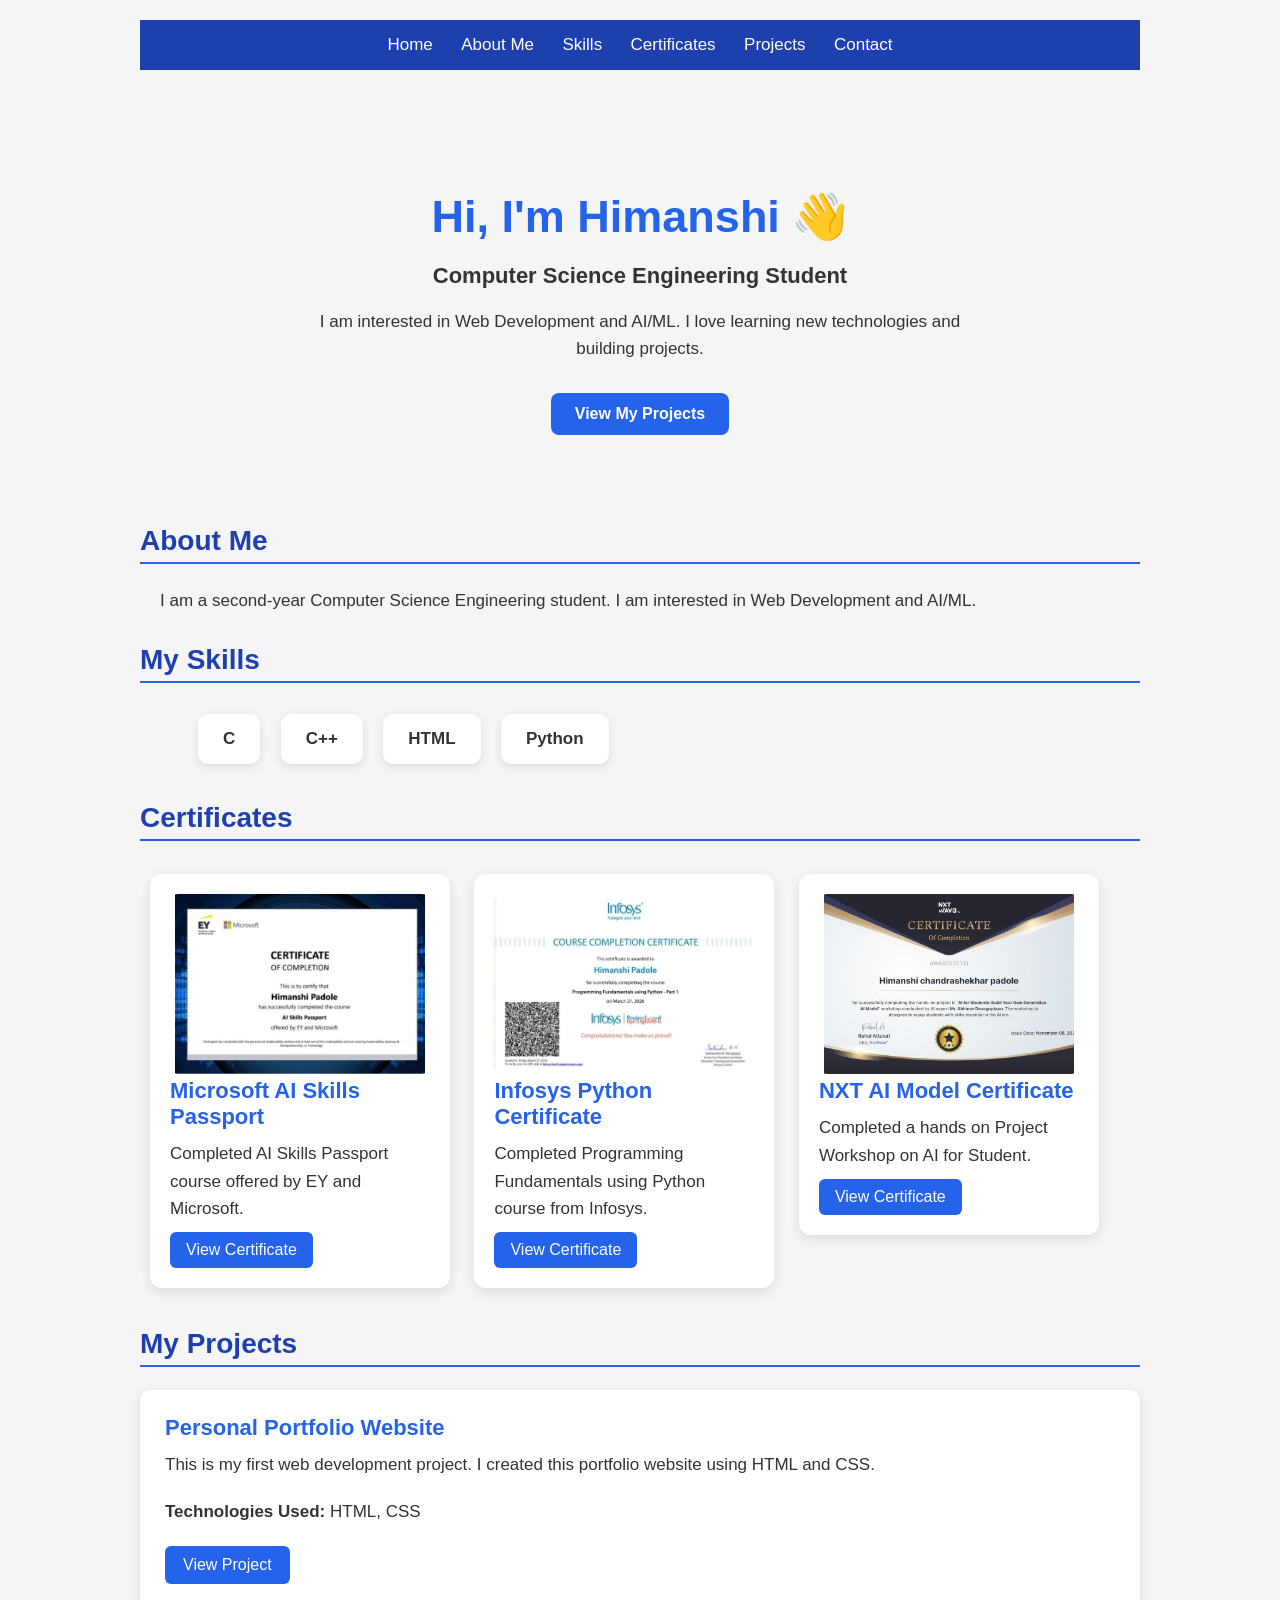
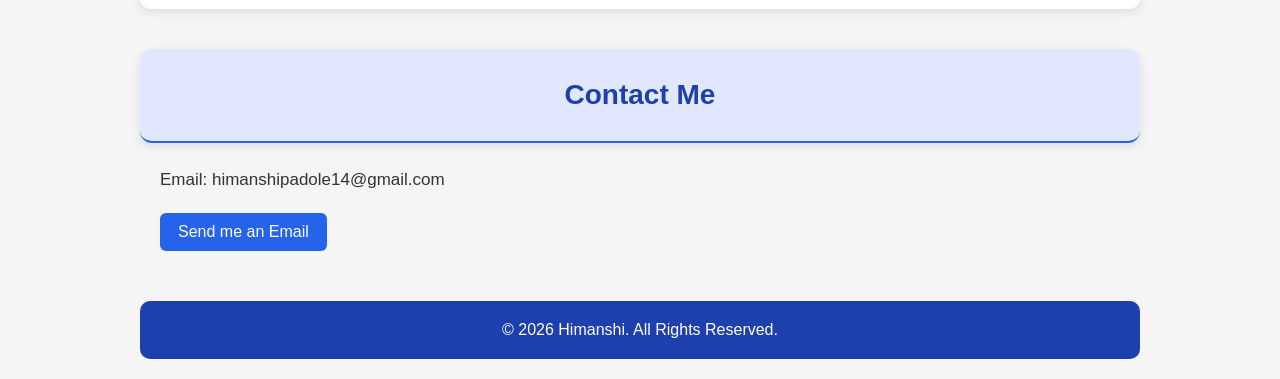
==== index.html @ 146c56d9 "Initial portfolio website" ====
<!DOCTYPE html>
<html>
<head>
   <link rel="stylesheet" href="style.css"> 
    <title> himanshi's portfolio </title>
</head>
<body>
    <nav>
    <a href="#home">Home</a>
    <a href="#about">About Me</a>
    <a href="#skills">Skills</a>
    <a href="#certificates">Certificates</a>
    <a href="#projects">Projects</a>
    <a href="#contact">Contact</a>
</nav><section id="home" class="hero">

    <h1>Hi, I'm Himanshi 👋</h1>

    <p class="hero-subtitle">
        Computer Science Engineering Student
    </p>

    <p>
        I am interested in Web Development and AI/ML.
        I love learning new technologies and building projects.
    </p>

    <a href="#projects" class="hero-btn">View My Projects</a>

</section>
<h2 id="about">About Me</h2>
 <p>
        I am a second-year Computer Science Engineering student.
        I am interested in Web Development and AI/ML.
    </p>
<h2 id="skills">My Skills</h2>
<ul>
<li class="skill">C</li>
<li class="skill">C++</li>
<li class="skill">HTML</li>
<li class="skill">Python</li>
</ul>
<h2 id="certificates">Certificates</h2>
<div class="certificate">
     <img src="certificates/microsoft ai skills.jpg"  
         alt="Microsoft AI Skills Passport">

    <h3>Microsoft AI Skills Passport</h3>

    <p>
        Completed AI Skills Passport course offered by EY and Microsoft.
    </p>

    <a href="certificates/microsoft ai skills.jpg"
       target="_blank" 
       class="certificate-btn">
        View Certificate
    </a>

</div>
<div class="certificate">

    <img src="certificates/infosys python.jpg"
         alt="Infosys Python Certificate">

    <h3>Infosys Python Certificate</h3>

    <p>
        Completed Programming Fundamentals using Python course from Infosys.
    </p>

    <a href="certificates/infosys python.jpg"
       target="_blank"
       class="certificate-btn">
        View Certificate
    </a>

</div>
    <div class="certificate">
     <img src="certificates/nxt ai model.jpg" 
       alt="nxt ai model certificate">

    <h3>NXT AI Model Certificate</h3>

    <p> 
        Completed a hands on Project Workshop on AI for Student.
    </p>

    <a href="certificates/nxt ai model.jpg"
       target="_blank"
       class="certificate-btn">
        View Certificate
    </a>
    </div>

<h2 id="projects">My Projects</h2>
<div class="project">
    <h3>Personal Portfolio Website</h3>
    <p>
        This is my first web development project.
        I created this portfolio website using HTML and CSS.
    </p>
    <p><strong>Technologies Used:</strong> HTML, CSS</p>

    <a href="#home" class="project-btn">View Project</a>
</div>
<h2 id="contact">Contact Me</h2>

<p>Email: himanshipadole14@gmail.com</p>

<a href="mailto:himanshipadole14@gmail.com">Send me an Email</a>
<footer>
    © 2026 Himanshi. All Rights Reserved.
</footer>
</body>
</html>
---- style.css ----
html {
    scroll-behavior: smooth;
}
body {
    background-color:whitesmoke;
    color: #333333;
    font-family: Arial, sans-serif;
}
h1 {
    color: #2563eb;
    text-align: center;
    font-size: 40px;
    margin-top: 40px;
}
h2 {
    color: #1e40af;
    font-size: 28px;
    margin-top: 30px;
    border-bottom: 2px solid #2563eb;
    padding-bottom: 5px;
}
p {
    font-size: 17px;
    line-height: 1.6;
    margin: 10px 20px;
}
ul {
    margin: 10px 20px;
    padding-left: 30px;
}

li {
    font-size: 17px;
    margin: 8px 0;
}
nav {
    text-align: center;
    background-color: #1e40af;
    padding: 15px;
}

nav a {
    color: white;
    text-decoration: none;
    margin: 0 12px;
    font-size: 17px;
}
nav a:hover {
    color: #93c5fd;
}
h3 {
    color: #2563eb;
    font-size: 22px;
    margin: 20px;
}
#contact {
    background-color: #e0e7ff;
    padding: 30px;
    margin-top: 40px;
    border-radius: 12px;
    text-align: center;
    box-shadow: 0 3px 10px rgba(0, 0, 0, 0.1);
}
#contact p {
    margin: 10px 0;
}

#contact a {
    display: inline-block;
    margin-top: 10px;
}
a[href^="mailto"] {
    display: inline-block;
    background-color: #2563eb;
    color: white;
    text-decoration: none;
    padding: 10px 18px;
    border-radius: 6px;
    margin: 10px 20px;
}
a[href^="mailto"]:hover {
    background-color: #1e3a8a;
}
section {
    padding: 20px;
    margin: 20px 0;
}
body {
    max-width: 1000px;
    margin: auto;
    padding: 20px;
}
h1 {
    margin-bottom: 20px;
}

h1 + p {
    text-align: center;
    font-size: 19px;
}
.skill {
    display: inline-block;
    background-color: white;
    padding: 15px 25px;
    margin: 8px;
    border-radius: 10px;
    font-weight: bold;
    box-shadow: 0 3px 8px rgba(0, 0, 0, 0.1);
    transition: transform 0.3s;
}

.skill:hover {
    transform: translateY(-5px);
}

.certificate {
    background-color: white;
    padding: 20px;
    margin: 15px 0;
    border-radius: 10px;
    box-shadow: 0 3px 10px rgba(0, 0, 0, 0.1);
}

.certificate h3 {
    margin: 0 0 10px 0;
}

.certificate p {
    margin: 0;
}
.project {
    background-color: white;
    padding: 25px;
    margin: 20px 0;
    border-radius: 10px;
    box-shadow: 0 3px 10px rgba(0, 0, 0, 0.1);
}

.project h3 {
    margin: 0 0 10px 0;
}

.project p {
    margin: 10px 0 20px 0;
}

.project-btn {
    display: inline-block;
    background-color: #2563eb;
    color: white;
    text-decoration: none;
    padding: 10px 18px;
    border-radius: 6px;
}

.project-btn:hover {
    background-color: #1e3a8a;
}
.hero {
    text-align: center;
    padding: 60px 20px;
    margin-bottom: 30px;
}

.hero h1 {
    font-size: 45px;
    margin-bottom: 15px;
}

.hero-subtitle {
    font-size: 22px;
    font-weight: bold;
}

.hero p {
    max-width: 700px;
    margin: 15px auto;
}

.hero-btn {
    display: inline-block;
    background-color: #2563eb;
    color: white;
    text-decoration: none;
    padding: 12px 24px;
    border-radius: 8px;
    margin-top: 15px;
    font-weight: bold;
}

.hero-btn:hover {
    background-color: #1e3a8a;
    transform: translateY(-3px);
}
@media (max-width: 600px) {

    body {
        padding: 10px;
    }
nav {
    text-align: center;
    background-color: #1e40af;
    padding: 18px;
    border-radius: 10px;
    margin-bottom: 20px;
}
.hero h1 {
    font-size: 50px;
    margin-bottom: 15px;
}
.hero {
    text-align: center;
    padding: 45px 20px;
    margin-bottom: 25px;
    background: linear-gradient(135deg, #dbeafe, #eef2ff);
    border-radius: 15px;
}


    h2 {
        font-size: 24px;
    }

    .skill {
        margin: 5px;
    }
}
.certificate-btn {
    display: inline-block;
    background-color: #2563eb;
    color: white;
    text-decoration: none;
    padding: 9px 16px;
    border-radius: 6px;
    margin-top: 10px;
}

.certificate-btn:hover {
    background-color: #1e3a8a;
}
.certificate img {
    width: 100px;
    height: auto;
    border-radius: 2px;
}
.certificates {
    display: flex;
    gap: 20px;
    flex-wrap: wrap;
}

.certificate {
    flex: 1;
    min-width: 250px;
}
.certificate img {
    width: 400px;
    height: auto;
}
.certificate img {
    width: 100%;
    height: 220px;
    object-fit: contain;
    border-radius: 8px;
}
footer {
    text-align: center;
    padding: 20px;
    margin-top: 40px;
    background-color: #1e40af;
    color: white;
    border-radius: 10px;
}

footer p {
    margin: 0;
}
.certificate {
    display: inline-block;
    width: 30%;
    vertical-align: top;
    margin: 1%;
    box-sizing: border-box;
}
.certificate {
    background-color: white;
    padding: 20px;
    border-radius: 12px;
    box-shadow: 0 4px 12px rgba(0, 0, 0, 0.1);
}
.certificate img {
    width: 100%;
    height: 180px;
    object-fit: contain;
    border-radius: 8px;
}
@media (max-width: 600px) {
    .certificate {
        display: block;
        width: 100%;
        margin: 15px 0;
    }

    .certificate img {
        height: auto;
    }
}
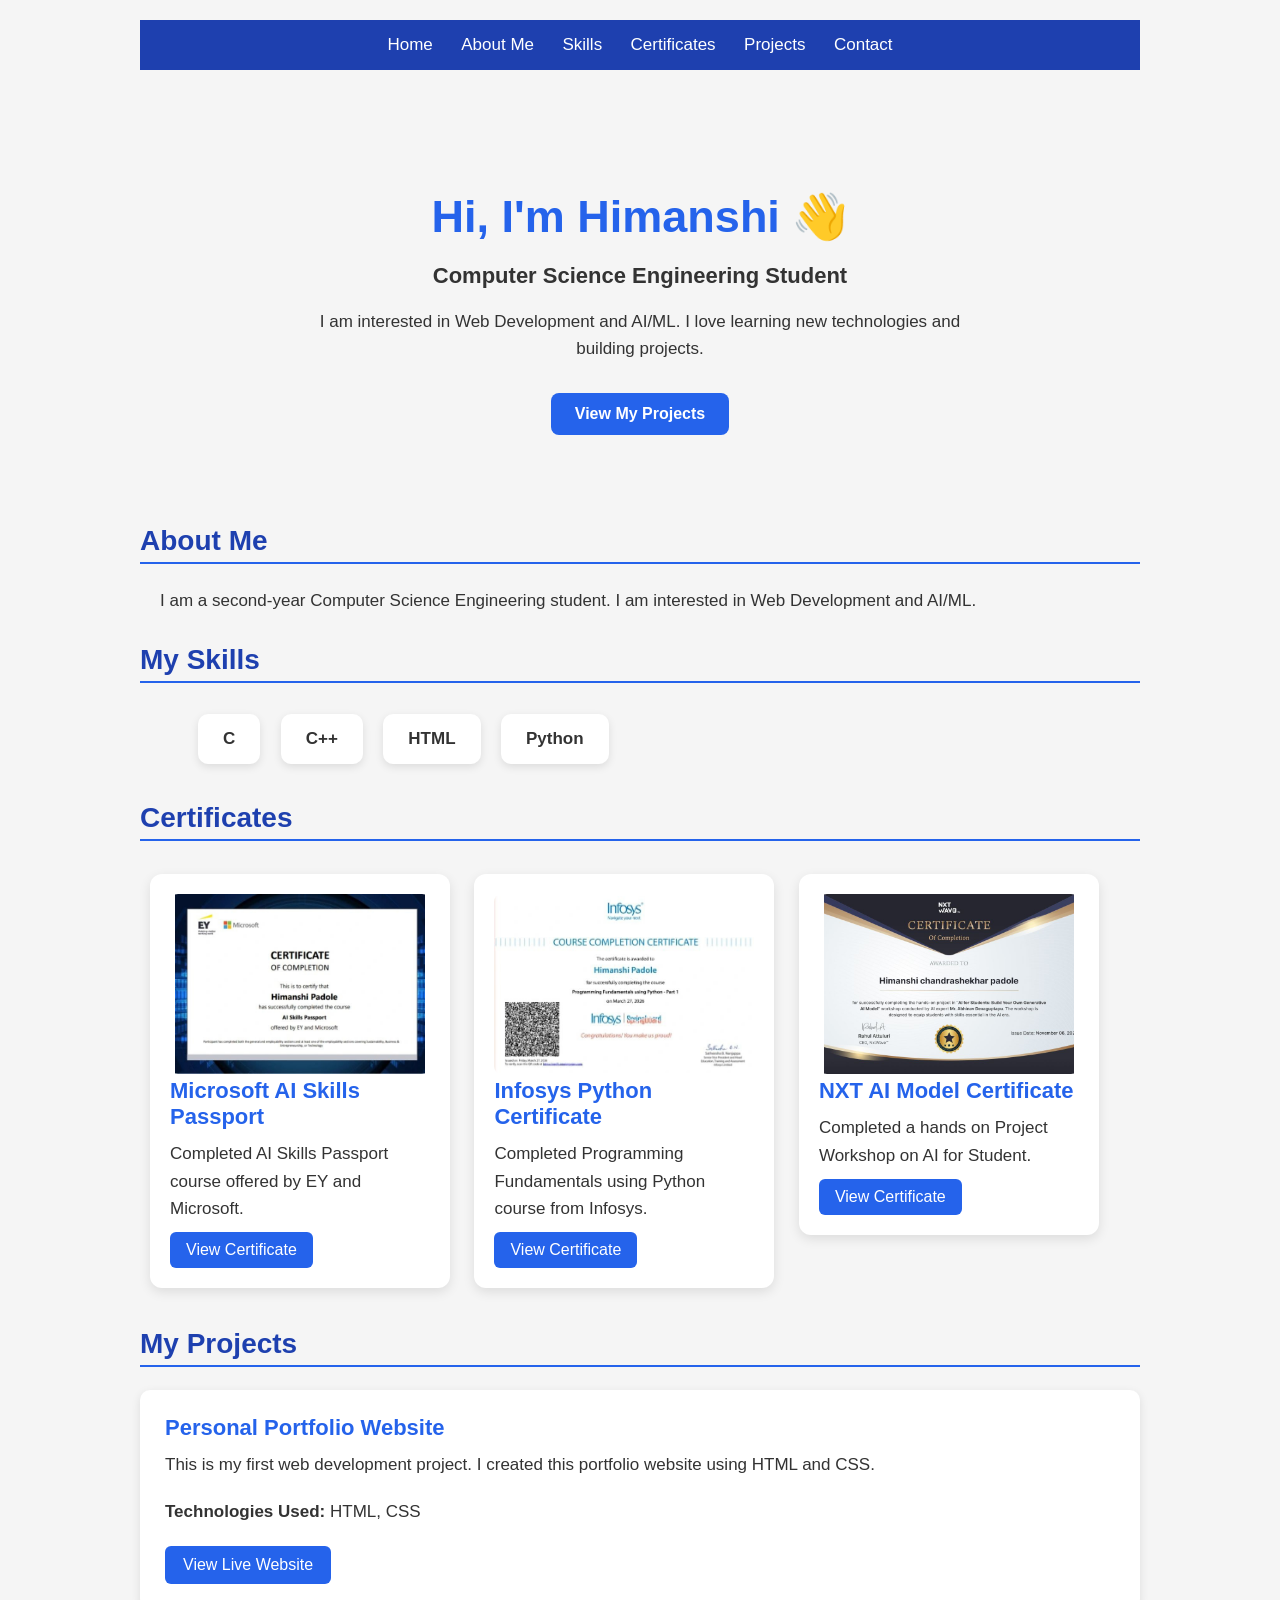
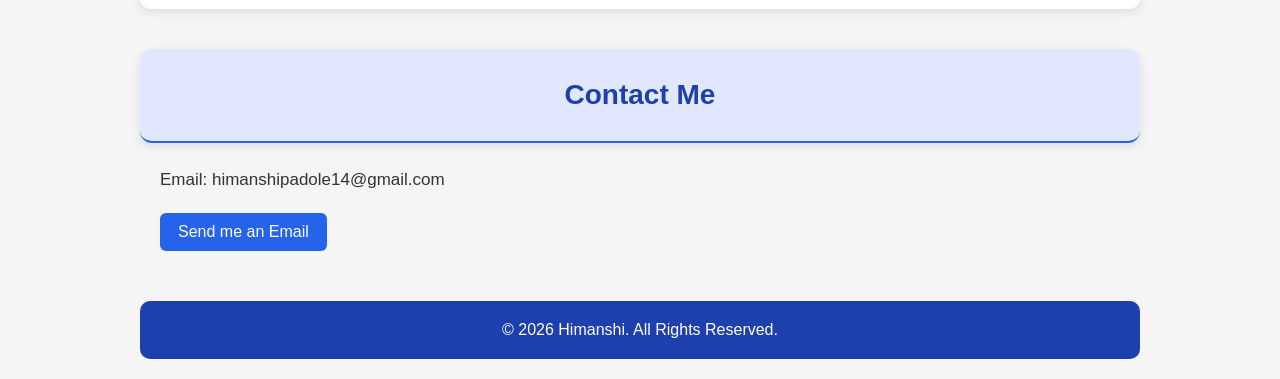
==== commit 8f541e26: "Update project button" ====
--- a/index.html
+++ b/index.html
@@ -24,9 +24,7 @@
         I am interested in Web Development and AI/ML.
         I love learning new technologies and building projects.
     </p>
-
     <a href="#projects" class="hero-btn">View My Projects</a>
-
 </section>
 <h2 id="about">About Me</h2>
  <p>
@@ -102,7 +100,11 @@
     </p>
     <p><strong>Technologies Used:</strong> HTML, CSS</p>
 
-    <a href="#home" class="project-btn">View Project</a>
+    <a href="https://himanshi-padole.github.io/My-portfolio/" 
+   target="_blank" 
+   class="project-btn">
+    View Live Website
+</a>
 </div>
 <h2 id="contact">Contact Me</h2>
 
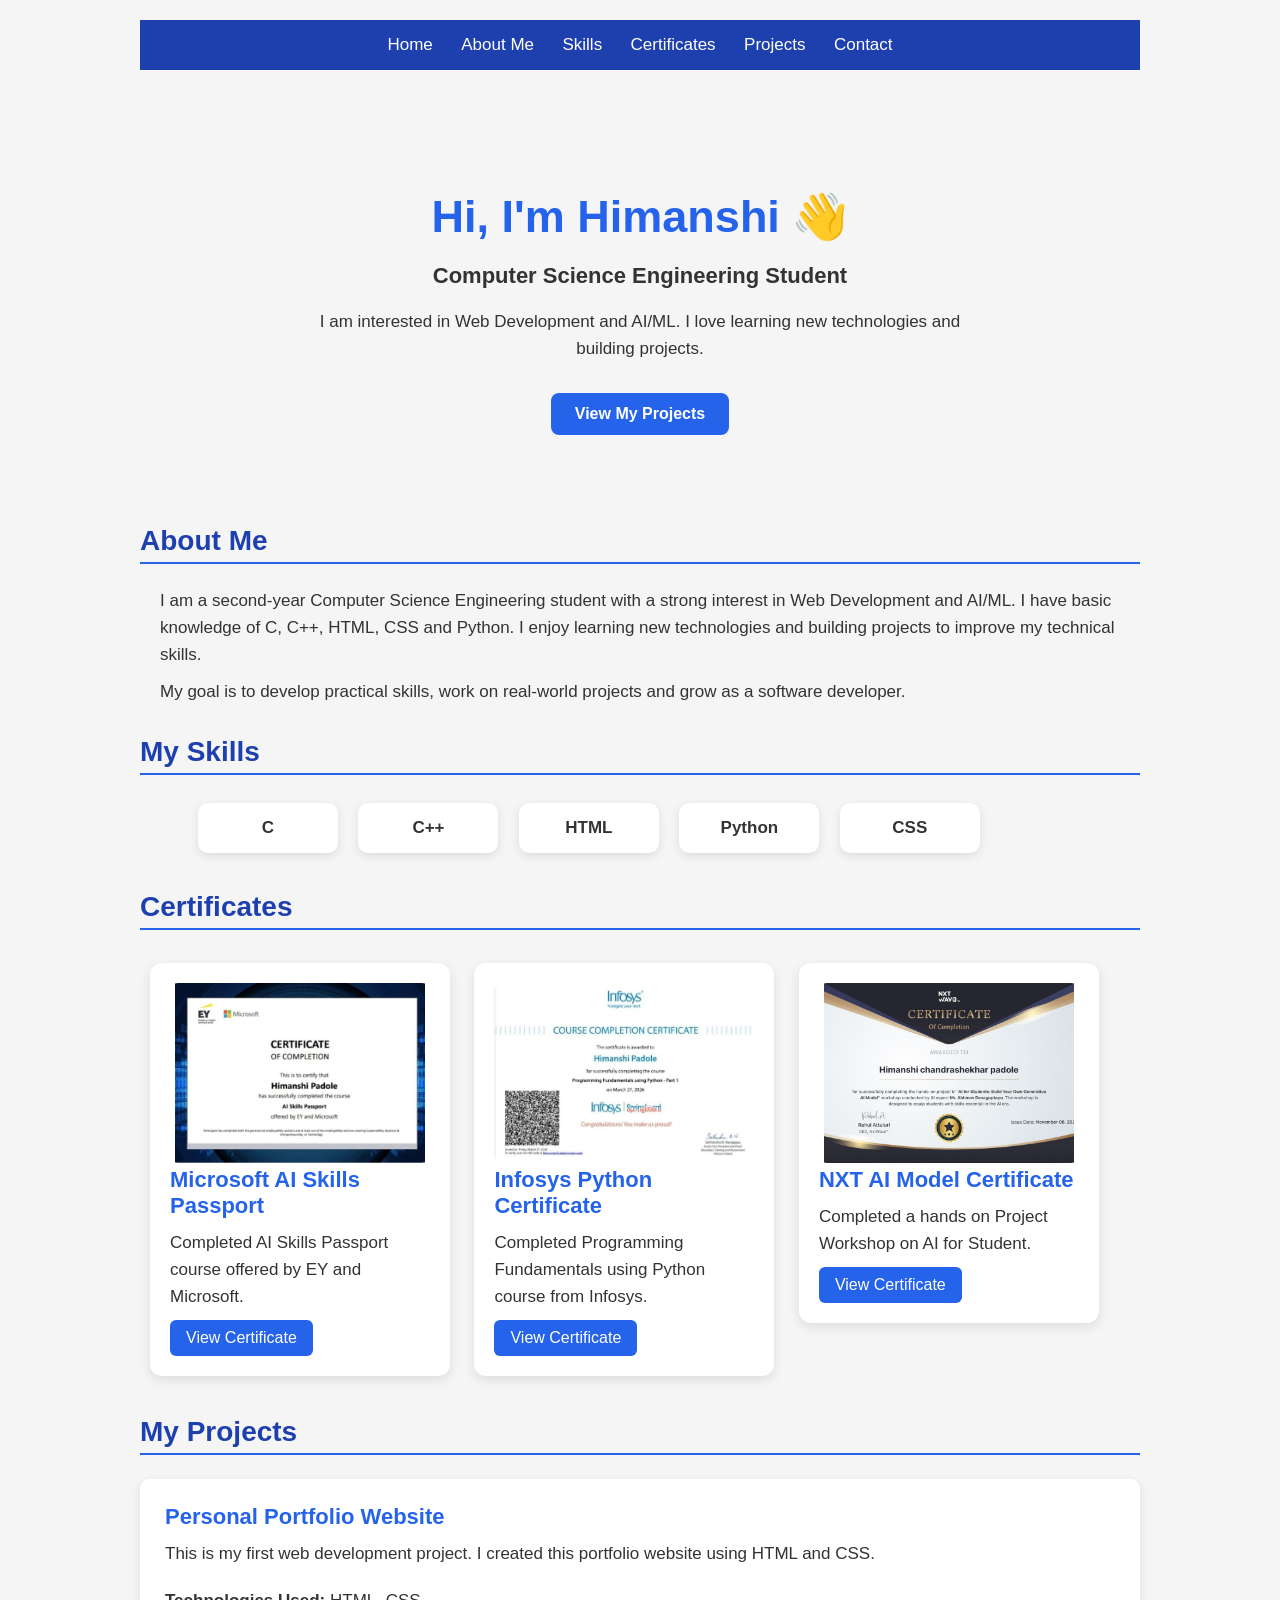
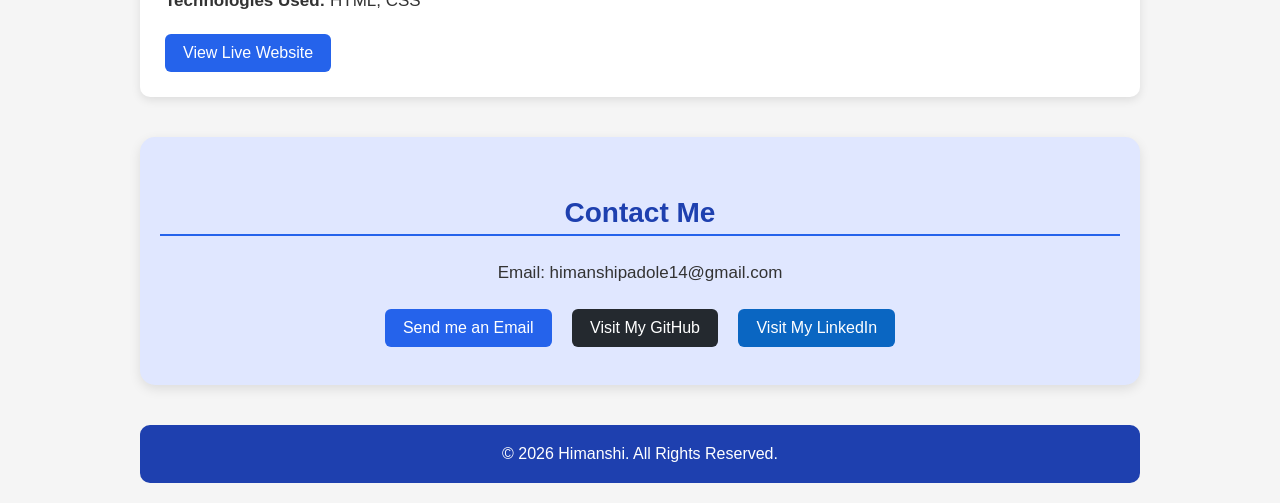
==== commit be17424c: "Improve portfolio design" ====
--- a/index.html
+++ b/index.html
@@ -26,17 +26,28 @@
     </p>
     <a href="#projects" class="hero-btn">View My Projects</a>
 </section>
+
 <h2 id="about">About Me</h2>
- <p>
-        I am a second-year Computer Science Engineering student.
-        I am interested in Web Development and AI/ML.
-    </p>
+
+<p>
+    I am a second-year Computer Science Engineering student
+    with a strong interest in Web Development and AI/ML.
+    I have basic knowledge of C, C++, HTML, CSS and Python.
+    I enjoy learning new technologies and building projects
+    to improve my technical skills.
+</p>
+
+<p>
+    My goal is to develop practical skills, work on real-world
+    projects and grow as a software developer.
+</p>
 <h2 id="skills">My Skills</h2>
 <ul>
 <li class="skill">C</li>
 <li class="skill">C++</li>
 <li class="skill">HTML</li>
 <li class="skill">Python</li>
+<li class="skill">CSS</li>
 </ul>
 <h2 id="certificates">Certificates</h2>
 <div class="certificate">
@@ -105,12 +116,29 @@
    class="project-btn">
     View Live Website
 </a>
-</div>
-<h2 id="contact">Contact Me</h2>
+</div><section class="contact-section" id="contact">
 
-<p>Email: himanshipadole14@gmail.com</p>
+    <h2>Contact Me</h2>
 
-<a href="mailto:himanshipadole14@gmail.com">Send me an Email</a>
+    <p>Email: himanshipadole14@gmail.com</p>
+
+    <a href="mailto:himanshipadole14@gmail.com">
+        Send me an Email
+    </a>
+
+    <a href="https://github.com/himanshi-padole"
+       target="_blank"
+       class="github-btn">
+        Visit My GitHub
+    </a>
+
+    <a href="https://www.linkedin.com/in/himanshi-padole-aaa234363/"
+       target="_blank"
+       class="linkedin-btn">
+        Visit My LinkedIn
+    </a>
+
+</section>
 <footer>
     © 2026 Himanshi. All Rights Reserved.
 </footer>
--- a/style.css
+++ b/style.css
@@ -304,4 +304,74 @@
     .certificate img {
         height: auto;
     }
+}
+.github-btn {
+    display: inline-block;
+    background-color: #24292f;
+    color: white;
+    text-decoration: none;
+    padding: 10px 18px;
+    border-radius: 6px;
+    margin: 10px 20px;
+}
+
+.github-btn:hover {
+    background-color: #000000;
+}
+.linkedin-btn {
+    display: inline-block;
+    background-color: #0a66c2;
+    color: white;
+    text-decoration: none;
+    padding: 10px 18px;
+    border-radius: 6px;
+    margin: 10px 20px;
+}
+
+.linkedin-btn:hover {
+    background-color: #084d92;
+}
+.certificate {
+    transition: transform 0.3s ease, box-shadow 0.3s ease;
+}
+
+.certificate:hover {
+    transform: translateY(-5px);
+    box-shadow: 0 8px 20px rgba(0, 0, 0, 0.15);
+}
+#contact {
+    text-align: center;
+    background-color: #e0e7ff;
+    padding: 30px 20px;
+    margin-top: 40px;
+    border-radius: 15px;
+    box-shadow: 0 4px 12px rgba(0, 0, 0, 0.1);
+}
+
+#contact p {
+    margin: 15px 0;
+}
+
+#contact a {
+    margin: 8px;
+}
+#skills {
+    margin-bottom: 20px;
+}
+
+.skill {
+    display: inline-block;
+    min-width: 100px;
+    text-align: center;
+    background-color: white;
+    padding: 15px 20px;
+    margin: 8px;
+    border-radius: 10px;
+    font-weight: bold;
+    box-shadow: 0 3px 10px rgba(0, 0, 0, 0.1);
+    transition: transform 0.3s;
+}
+
+.skill:hover {
+    transform: translateY(-5px);
 }
